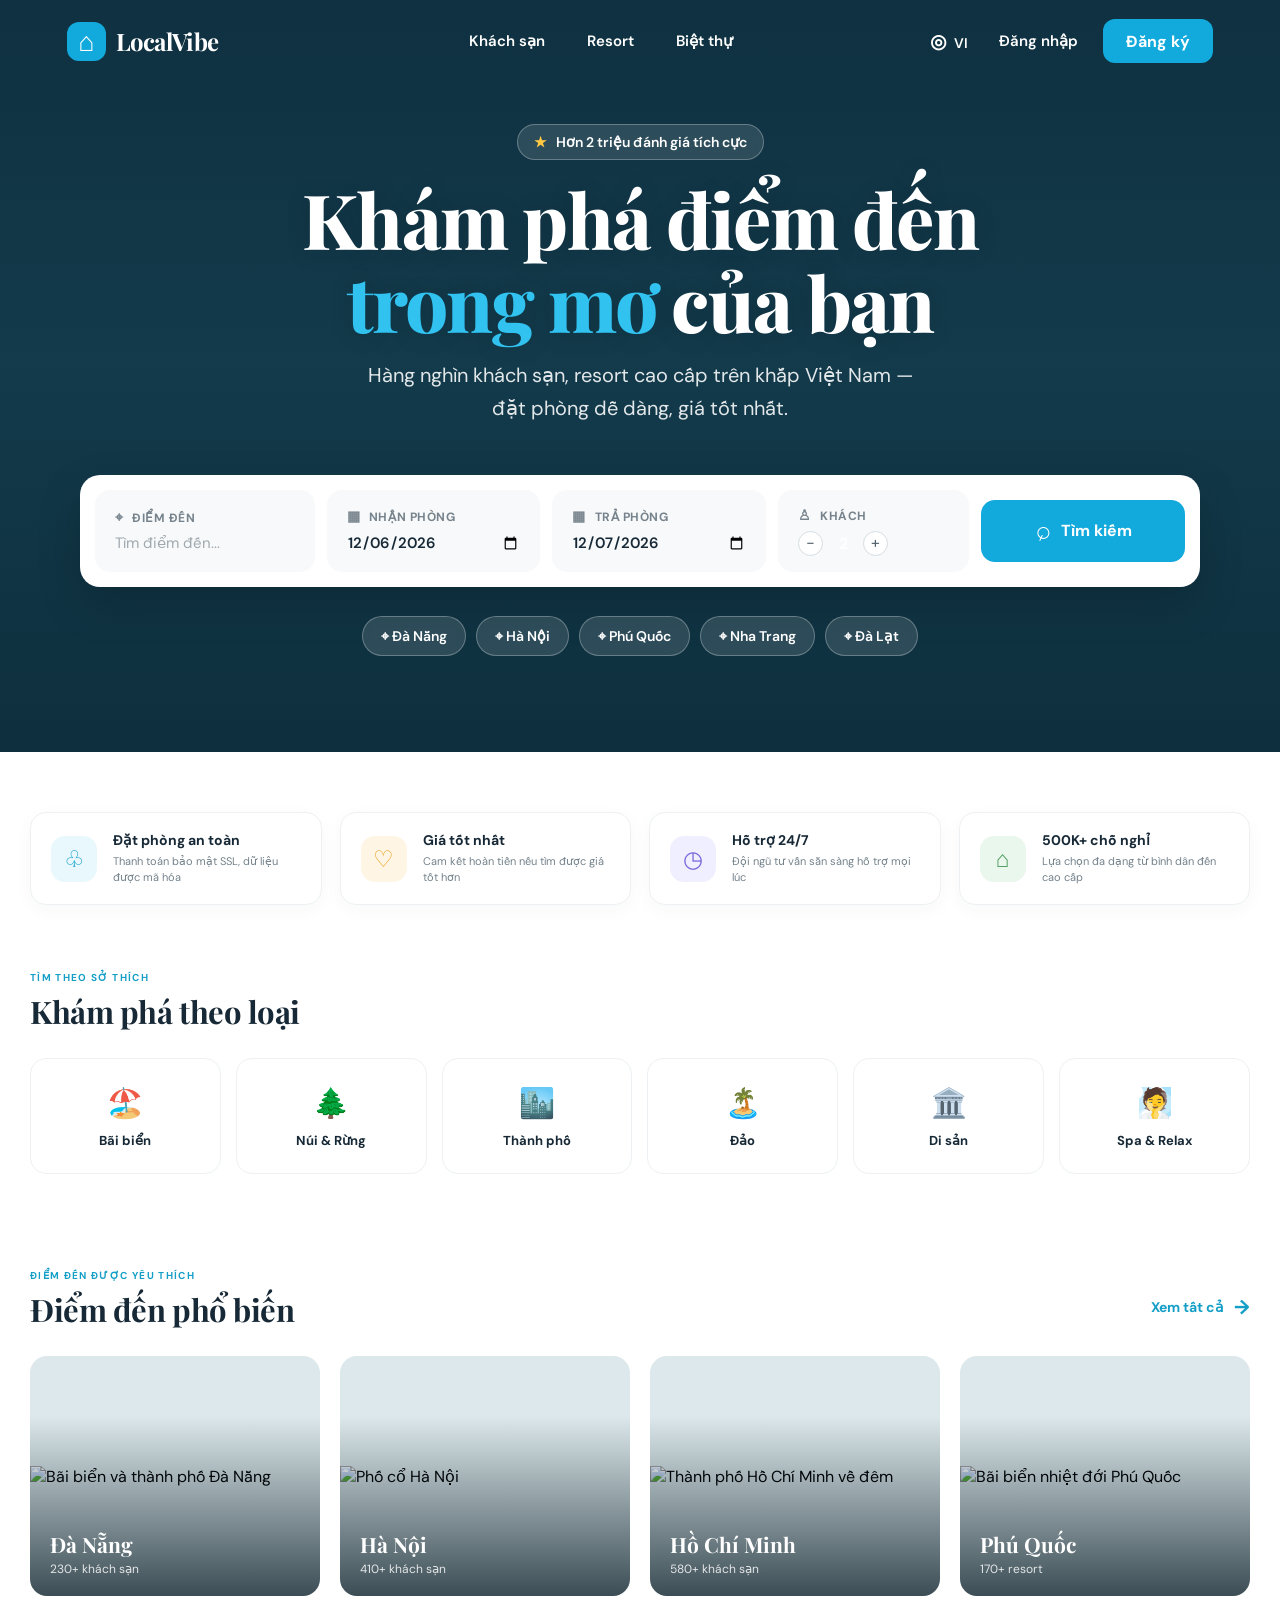
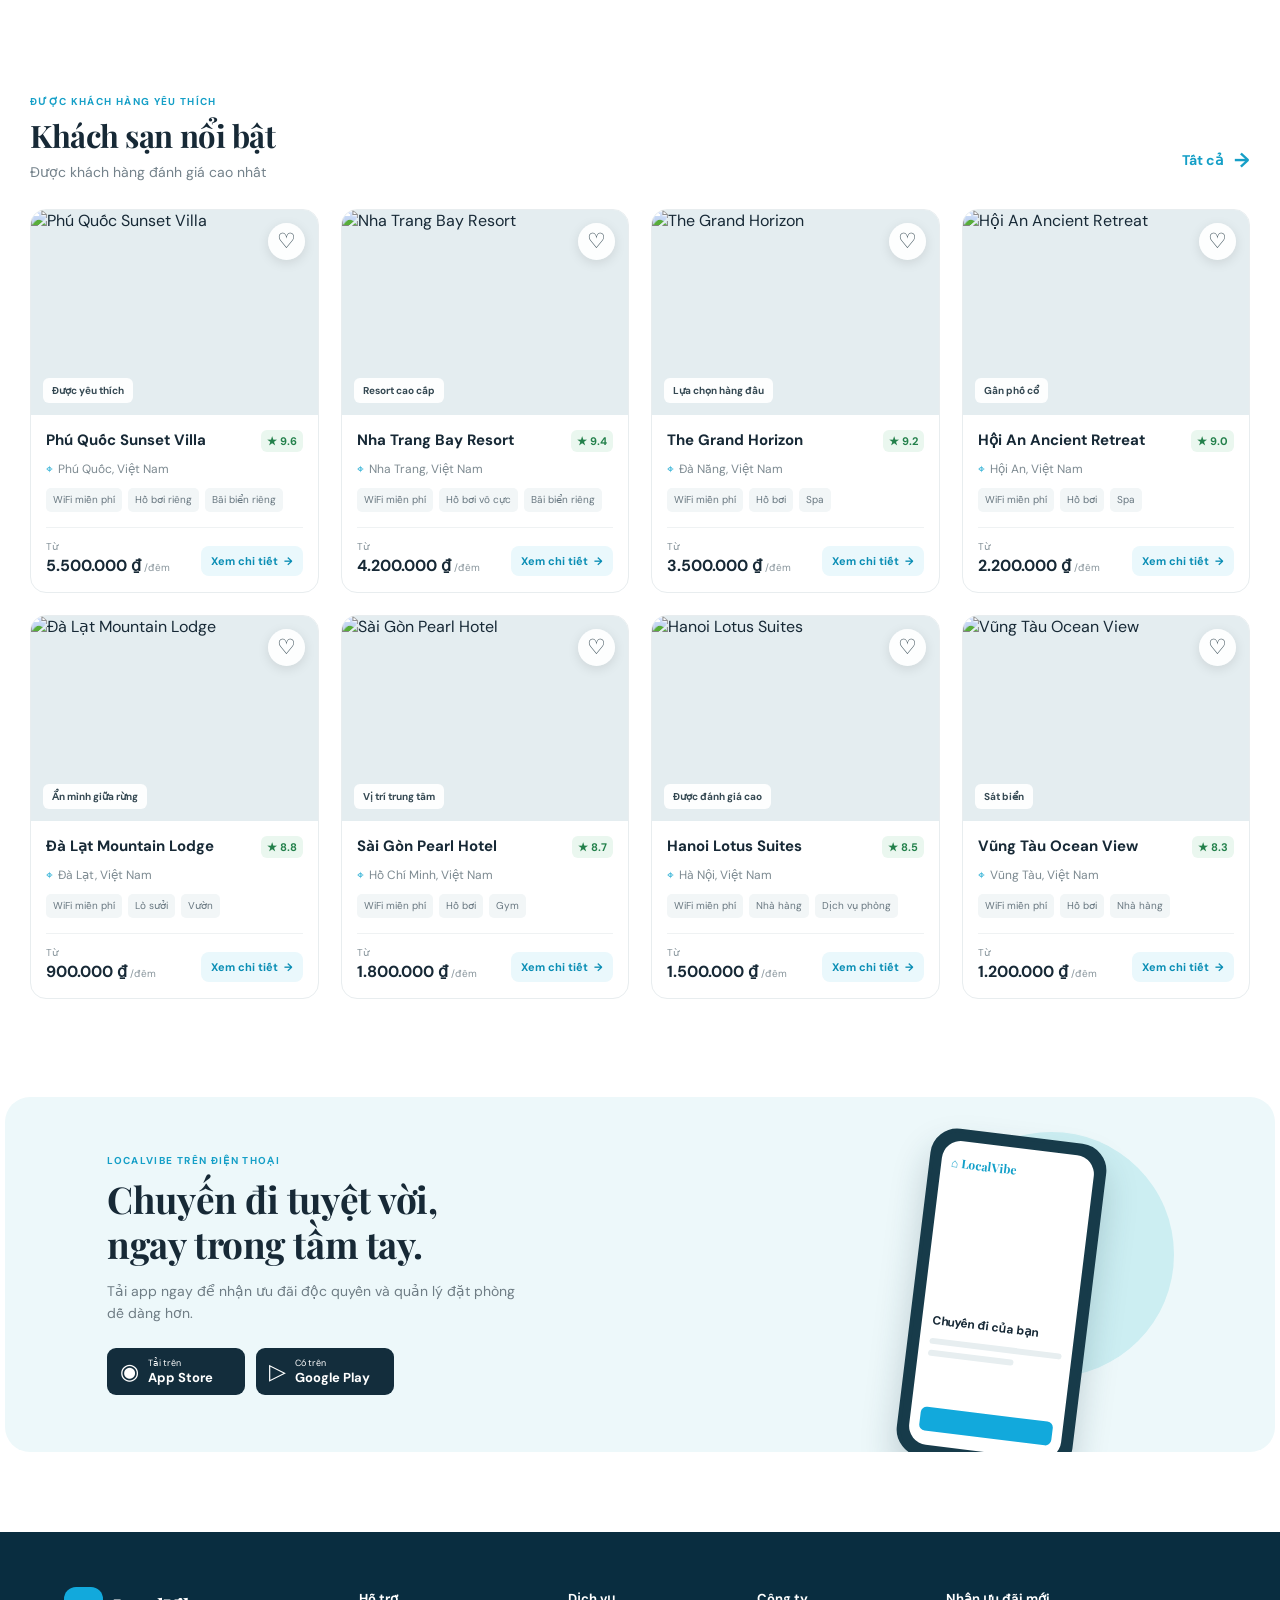
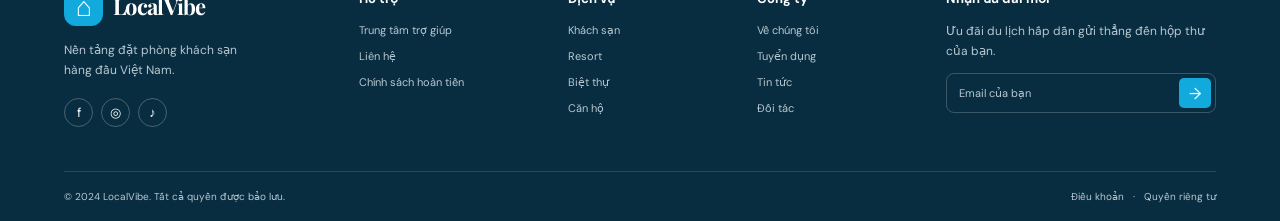
==== index.html @ 608eeda5 "Add LocalVibe hotel booking website Co-authored-by: Copilot <223556219+Copilot@users.noreply.github." ====
<!DOCTYPE html>
<html lang="vi">
  <head>
    <meta charset="UTF-8" />
    <meta name="viewport" content="width=device-width, initial-scale=1.0" />
    <meta
      name="description"
      content="Tìm và đặt khách sạn, resort tuyệt đẹp trên khắp Việt Nam cùng LocalVibe."
    />
    <meta name="theme-color" content="#062f48" />
    <title>LocalVibe — Đặt phòng khách sạn</title>
    <link rel="preconnect" href="https://fonts.googleapis.com" />
    <link rel="preconnect" href="https://fonts.gstatic.com" crossorigin />
    <link
      href="https://fonts.googleapis.com/css2?family=DM+Sans:wght@400;500;600;700&family=Playfair+Display:wght@600;700;800&display=swap"
      rel="stylesheet"
    />
    <link rel="stylesheet" href="styles.css" />
    <script src="script.js" defer></script>
  </head>
  <body>
    <header class="site-header" id="top">
      <a class="brand" href="#top" aria-label="LocalVibe — trang chủ">
        <span class="brand-mark" aria-hidden="true">⌂</span>
        <span>LocalVibe</span>
      </a>

      <nav class="main-nav" aria-label="Điều hướng chính">
        <a href="#hotels" data-kind="Khách sạn">Khách sạn</a>
        <a href="#hotels" data-kind="Resort">Resort</a>
        <a href="#hotels" data-kind="Biệt thự">Biệt thự</a>
      </nav>

      <div class="header-actions">
        <button class="language-button" type="button" aria-label="Đổi ngôn ngữ">◎ <span>VI</span></button>
        <button class="text-button" type="button" data-auth="login">Đăng nhập</button>
        <button class="button button-small" type="button" data-auth="register">Đăng ký</button>
        <button class="menu-toggle" type="button" aria-label="Mở menu" aria-expanded="false">
          <span></span><span></span><span></span>
        </button>
      </div>
    </header>

    <main>
      <section class="hero" aria-labelledby="hero-title">
        <div class="hero-shade"></div>
        <div class="hero-content">
          <div class="social-proof"><span aria-hidden="true">★</span> Hơn 2 triệu đánh giá tích cực</div>
          <h1 id="hero-title">Khám phá điểm đến<br /><span>trong mơ</span> của bạn</h1>
          <p class="hero-copy">
            Hàng nghìn khách sạn, resort cao cấp trên khắp Việt Nam —<br class="desktop-break" />
            đặt phòng dễ dàng, giá tốt nhất.
          </p>

          <form class="search-panel" id="search-form">
            <label class="search-field destination-field">
              <span class="field-label"><span aria-hidden="true">⌖</span> Điểm đến</span>
              <input id="destination" name="destination" type="search" placeholder="Tìm điểm đến..." autocomplete="off" />
              <span class="suggestions" id="destination-suggestions" role="listbox"></span>
            </label>
            <label class="search-field">
              <span class="field-label"><span aria-hidden="true">▦</span> Nhận phòng</span>
              <input id="check-in" name="checkin" type="date" />
            </label>
            <label class="search-field">
              <span class="field-label"><span aria-hidden="true">▦</span> Trả phòng</span>
              <input id="check-out" name="checkout" type="date" />
            </label>
            <div class="search-field guest-field">
              <span class="field-label"><span aria-hidden="true">♙</span> Khách</span>
              <div class="guest-control">
                <button type="button" id="guest-minus" aria-label="Giảm số khách">−</button>
                <output id="guest-count" aria-live="polite">2</output>
                <button type="button" id="guest-plus" aria-label="Tăng số khách">+</button>
              </div>
            </div>
            <button class="button search-button" type="submit"><span aria-hidden="true">⌕</span> Tìm kiếm</button>
          </form>

          <div class="quick-destinations" aria-label="Điểm đến gợi ý">
            <button type="button" data-destination="Đà Nẵng">⌖ Đà Nẵng</button>
            <button type="button" data-destination="Hà Nội">⌖ Hà Nội</button>
            <button type="button" data-destination="Phú Quốc">⌖ Phú Quốc</button>
            <button type="button" data-destination="Nha Trang">⌖ Nha Trang</button>
            <button type="button" data-destination="Đà Lạt">⌖ Đà Lạt</button>
          </div>
        </div>
      </section>

      <section class="trust-strip" aria-label="Lý do chọn LocalVibe">
        <article class="trust-item">
          <span class="trust-icon">♧</span>
          <div><h2>Đặt phòng an toàn</h2><p>Thanh toán bảo mật SSL, dữ liệu được mã hóa</p></div>
        </article>
        <article class="trust-item">
          <span class="trust-icon">♡</span>
          <div><h2>Giá tốt nhất</h2><p>Cam kết hoàn tiền nếu tìm được giá tốt hơn</p></div>
        </article>
        <article class="trust-item">
          <span class="trust-icon">◷</span>
          <div><h2>Hỗ trợ 24/7</h2><p>Đội ngũ tư vấn sẵn sàng hỗ trợ mọi lúc</p></div>
        </article>
        <article class="trust-item">
          <span class="trust-icon">⌂</span>
          <div><h2>500K+ chỗ nghỉ</h2><p>Lựa chọn đa dạng từ bình dân đến cao cấp</p></div>
        </article>
      </section>

      <section class="section category-section" aria-labelledby="category-title">
        <div class="section-heading">
          <div>
            <span class="eyebrow">TÌM THEO SỞ THÍCH</span>
            <h2 id="category-title">Khám phá theo loại</h2>
          </div>
        </div>
        <div class="category-grid">
          <button class="category-card" type="button" data-category="Bãi biển"><span>🏖️</span><strong>Bãi biển</strong></button>
          <button class="category-card" type="button" data-category="Núi & Rừng"><span>🌲</span><strong>Núi &amp; Rừng</strong></button>
          <button class="category-card" type="button" data-category="Thành phố"><span>🏙️</span><strong>Thành phố</strong></button>
          <button class="category-card" type="button" data-category="Đảo"><span>🏝️</span><strong>Đảo</strong></button>
          <button class="category-card" type="button" data-category="Di sản"><span>🏛️</span><strong>Di sản</strong></button>
          <button class="category-card" type="button" data-category="Spa & Relax"><span>🧖</span><strong>Spa &amp; Relax</strong></button>
        </div>
      </section>

      <section class="section destinations-section" aria-labelledby="destinations-title">
        <div class="section-heading">
          <div><span class="eyebrow">ĐIỂM ĐẾN ĐƯỢC YÊU THÍCH</span><h2 id="destinations-title">Điểm đến phổ biến</h2></div>
          <a class="link-arrow" href="#hotels">Xem tất cả <span aria-hidden="true">→</span></a>
        </div>
        <div class="destination-grid">
          <button class="destination-card" type="button" data-destination="Đà Nẵng">
            <img src="https://images.unsplash.com/photo-1559592413-7cec4d0cae2b?auto=format&amp;fit=crop&amp;w=800&amp;q=85" alt="Bãi biển và thành phố Đà Nẵng" />
            <span class="destination-overlay"><strong>Đà Nẵng</strong><small>230+ khách sạn</small></span>
          </button>
          <button class="destination-card" type="button" data-destination="Hà Nội">
            <img src="https://images.unsplash.com/photo-1509030450996-dd1a26dda07a?auto=format&amp;fit=crop&amp;w=800&amp;q=85" alt="Phố cổ Hà Nội" />
            <span class="destination-overlay"><strong>Hà Nội</strong><small>410+ khách sạn</small></span>
          </button>
          <button class="destination-card" type="button" data-destination="Hồ Chí Minh">
            <img src="https://images.unsplash.com/photo-1583417319070-4a69db38a482?auto=format&amp;fit=crop&amp;w=800&amp;q=85" alt="Thành phố Hồ Chí Minh về đêm" />
            <span class="destination-overlay"><strong>Hồ Chí Minh</strong><small>580+ khách sạn</small></span>
          </button>
          <button class="destination-card" type="button" data-destination="Phú Quốc">
            <img src="https://images.unsplash.com/photo-1510414842594-a61c69b5ae57?auto=format&amp;fit=crop&amp;w=800&amp;q=85" alt="Bãi biển nhiệt đới Phú Quốc" />
            <span class="destination-overlay"><strong>Phú Quốc</strong><small>170+ resort</small></span>
          </button>
        </div>
      </section>

      <section class="section hotels-section" id="hotels" aria-labelledby="hotels-title">
        <div class="section-heading">
          <div><span class="eyebrow">ĐƯỢC KHÁCH HÀNG YÊU THÍCH</span><h2 id="hotels-title">Khách sạn nổi bật</h2><p class="section-subtitle" id="results-caption">Được khách hàng đánh giá cao nhất</p></div>
          <button class="link-arrow" id="show-all" type="button">Tất cả <span aria-hidden="true">→</span></button>
        </div>
        <div class="hotel-grid" id="hotel-grid" aria-live="polite"></div>
        <p class="empty-state" id="empty-state" hidden>Chưa tìm thấy chỗ nghỉ phù hợp. Hãy thử điểm đến khác nhé.</p>
      </section>

      <section class="app-banner">
        <div class="app-banner-copy">
          <span class="eyebrow">LOCALVIBE TRÊN ĐIỆN THOẠI</span>
          <h2>Chuyến đi tuyệt vời,<br />ngay trong tầm tay.</h2>
          <p>Tải app ngay để nhận ưu đãi độc quyền và quản lý đặt phòng dễ dàng hơn.</p>
          <div class="store-buttons">
            <a href="#hotels" class="store-button"><span aria-hidden="true">◉</span><span><small>Tải trên</small><strong>App Store</strong></span></a>
            <a href="#hotels" class="store-button"><span aria-hidden="true">▷</span><span><small>Có trên</small><strong>Google Play</strong></span></a>
          </div>
        </div>
        <div class="app-art" aria-hidden="true"><div class="phone"><div class="phone-screen"><span class="phone-brand">⌂ LocalVibe</span><div class="phone-image"></div><strong>Chuyến đi của bạn</strong><span class="phone-line"></span><span class="phone-line short"></span><span class="phone-cta"></span></div></div><span class="art-sun"></span></div>
      </section>
    </main>

    <footer class="site-footer">
      <div class="footer-main">
        <div class="footer-brand"><a class="brand" href="#top"><span class="brand-mark">⌂</span><span>LocalVibe</span></a><p>Nền tảng đặt phòng khách sạn<br />hàng đầu Việt Nam.</p><div class="social-links"><a href="#top" aria-label="Facebook">f</a><a href="#top" aria-label="Instagram">◎</a><a href="#top" aria-label="TikTok">♪</a></div></div>
        <div class="footer-column"><h2>Hỗ trợ</h2><a href="#top">Trung tâm trợ giúp</a><a href="#top">Liên hệ</a><a href="#top">Chính sách hoàn tiền</a></div>
        <div class="footer-column"><h2>Dịch vụ</h2><a href="#hotels">Khách sạn</a><a href="#hotels">Resort</a><a href="#hotels">Biệt thự</a><a href="#hotels">Căn hộ</a></div>
        <div class="footer-column"><h2>Công ty</h2><a href="#top">Về chúng tôi</a><a href="#top">Tuyển dụng</a><a href="#top">Tin tức</a><a href="#top">Đối tác</a></div>
        <div class="footer-newsletter"><h2>Nhận ưu đãi mới</h2><p>Ưu đãi du lịch hấp dẫn gửi thẳng đến hộp thư của bạn.</p><form id="newsletter-form"><label class="visually-hidden" for="newsletter-email">Địa chỉ email</label><input id="newsletter-email" type="email" placeholder="Email của bạn" required /><button type="submit" aria-label="Đăng ký nhận tin">→</button></form></div>
      </div>
      <div class="footer-bottom"><span>© 2024 LocalVibe. Tất cả quyền được bảo lưu.</span><span>Điều khoản &nbsp; · &nbsp; Quyền riêng tư</span></div>
    </footer>

    <dialog class="detail-dialog" id="detail-dialog" aria-labelledby="dialog-title">
      <button class="dialog-close" type="button" aria-label="Đóng">×</button>
      <div id="dialog-content"></div>
    </dialog>

    <dialog class="auth-dialog" id="auth-dialog">
      <button class="dialog-close" type="button" aria-label="Đóng">×</button>
      <div class="auth-icon">⌂</div>
      <span class="eyebrow">CHÀO MỪNG ĐẾN VỚI LOCALVIBE</span>
      <h2 id="auth-title">Đăng nhập</h2>
      <p>Lưu lại những chuyến đi bạn yêu thích.</p>
      <form id="auth-form"><label for="auth-email">Email</label><input id="auth-email" type="email" placeholder="ban@email.com" required /><label for="auth-password">Mật khẩu</label><input id="auth-password" type="password" placeholder="Tối thiểu 8 ký tự" minlength="8" required /><button class="button auth-submit" type="submit">Đăng nhập</button></form>
      <button class="auth-switch" id="auth-switch" type="button">Chưa có tài khoản? <strong>Đăng ký</strong></button>
    </dialog>
    <div class="toast" id="toast" role="status" aria-live="polite"></div>
  </body>
</html>
---- styles.css ----
:root {
  color-scheme: light;
  --ink: #172936;
  --muted: #74828b;
  --blue: #12a9dc;
  --deep-blue: #062f48;
  --pale: #f5f8fa;
  --line: #e7edf0;
  --serif: "Playfair Display", Georgia, serif;
  --sans: "DM Sans", Arial, sans-serif;
}

* { box-sizing: border-box; }
html { scroll-behavior: smooth; scroll-padding-top: 85px; }
body { margin: 0; color: var(--ink); background: #fff; font-family: var(--sans); -webkit-font-smoothing: antialiased; }
button, input { font: inherit; }
button, a { -webkit-tap-highlight-color: transparent; }
button { cursor: pointer; }
a { color: inherit; text-decoration: none; }
.site-header { position: absolute; z-index: 4; top: 0; left: 0; display: flex; width: 100%; height: 82px; align-items: center; justify-content: space-between; padding: 0 5.2%; color: #fff; }
.brand { display: inline-flex; align-items: center; gap: 10px; font-family: var(--serif); font-size: 24px; font-weight: 700; letter-spacing: -.7px; }
.brand-mark { display: grid; width: 39px; height: 39px; place-items: center; border-radius: 12px; background: var(--blue); color: #fff; font-family: var(--sans); font-size: 27px; font-weight: 600; line-height: 1; }
.main-nav { display: flex; align-items: center; gap: 42px; margin-left: 60px; }
.main-nav a, .text-button, .language-button { border: 0; background: transparent; color: inherit; font-size: 15px; font-weight: 600; transition: color .2s ease; }
.main-nav a:hover, .text-button:hover, .language-button:hover { color: #77dcff; }
.header-actions { display: flex; align-items: center; gap: 25px; }
.language-button { font-size: 19px; }.language-button span { margin-left: 2px; font-size: 14px; }
.text-button { padding: 10px 0; }
.button { display: inline-flex; align-items: center; justify-content: center; gap: 10px; border: 0; border-radius: 12px; background: var(--blue); color: white; font-weight: 700; transition: background .2s, transform .2s; }
.button:hover { transform: translateY(-2px); background: #078fbe; }
.button-small { min-height: 44px; padding: 0 23px; }
.menu-toggle { display: none; width: 42px; height: 40px; padding: 10px; border: 0; background: transparent; }
.menu-toggle span { display: block; width: 22px; height: 2px; margin: 4px 0; border-radius: 4px; background: #fff; }

.hero { position: relative; display: flex; min-height: 752px; align-items: center; justify-content: center; overflow: visible; background: #184354 url("https://images.unsplash.com/photo-1510414842594-a61c69b5ae57?auto=format&fit=crop&w=2200&q=90") center 48% / cover no-repeat; color: #fff; }
.hero-shade { position: absolute; inset: 0; background: linear-gradient(180deg, rgba(5, 28, 43, .47) 0%, rgba(3, 32, 48, .24) 48%, rgba(5, 30, 43, .55) 100%); }
.hero-content { position: relative; z-index: 1; width: min(1120px, 92%); margin-top: 28px; text-align: center; }
.social-proof { display: inline-flex; align-items: center; gap: 9px; padding: 8px 16px; border: 1px solid rgba(255,255,255,.28); border-radius: 30px; background: rgba(255,255,255,.12); font-size: 14px; font-weight: 600; backdrop-filter: blur(8px); }
.social-proof span { color: #ffc943; }
.hero h1 { margin: 18px 0 12px; font: 800 clamp(44px, 6vw, 76px)/1.08 var(--serif); letter-spacing: -1.7px; text-shadow: 0 2px 24px rgba(0,0,0,.14); }
.hero h1 span { color: #31c2f0; }
.hero-copy { margin: 16px 0 50px; color: rgba(255,255,255,.88); font-size: 20px; line-height: 1.65; }
.search-panel { position: relative; display: grid; grid-template-columns: 1.08fr 1.05fr 1.05fr .94fr 1fr; align-items: center; gap: 12px; padding: 15px; border-radius: 20px; background: #fff; box-shadow: 0 17px 44px rgba(0,0,0,.17); text-align: left; }
.search-field { position: relative; display: flex; min-width: 0; height: 82px; flex-direction: column; justify-content: center; padding: 10px 20px; border-radius: 15px; background: #f7f9fa; }
.field-label { margin-bottom: 7px; color: #77838c; font-size: 12px; font-weight: 700; letter-spacing: .55px; text-transform: uppercase; }
.field-label span { margin-right: 5px; font-size: 14px; }
.search-field input { width: 100%; min-width: 0; padding: 0; border: 0; outline: 0; background: transparent; color: var(--ink); font-size: 15px; font-weight: 600; }
.search-field input::placeholder { color: #a0a9af; font-weight: 400; }
.search-field input[type="date"] { font-family: var(--sans); }
.guest-control { display: flex; align-items: center; gap: 14px; }
.guest-control button { width: 25px; height: 25px; border: 1px solid #d6dee2; border-radius: 50%; background: #fff; color: #52616a; line-height: 1; }
.guest-control button:hover { border-color: var(--blue); color: var(--blue); }
.guest-control output { min-width: 12px; text-align: center; font-weight: 700; }
.search-button { height: 62px; align-self: center; border-radius: 14px; font-size: 16px; }
.search-button span { font-size: 26px; font-weight: 400; line-height: .6; transform: rotate(-20deg); }
.quick-destinations { display: flex; flex-wrap: wrap; justify-content: center; gap: 10px; margin-top: 29px; }
.quick-destinations button { padding: 10px 18px; border: 1px solid rgba(255,255,255,.28); border-radius: 30px; background: rgba(255,255,255,.13); color: white; font-size: 14px; font-weight: 600; backdrop-filter: blur(6px); transition: background .2s; }
.quick-destinations button:hover { background: rgba(255,255,255,.3); }
.suggestions { position: absolute; z-index: 5; top: calc(100% + 6px); left: 0; display: none; width: 100%; padding: 6px; border: 1px solid var(--line); border-radius: 13px; background: white; box-shadow: 0 12px 30px rgba(12,40,55,.16); }
.suggestions.is-open { display: block; }
.suggestion-option { width: 100%; padding: 10px 12px; border: 0; border-radius: 8px; background: white; color: var(--ink); text-align: left; }
.suggestion-option:hover { background: #eef9fd; }

.trust-strip { display: grid; max-width: 1330px; grid-template-columns: repeat(4, 1fr); gap: 18px; margin: 0 auto; padding: 60px 30px 32px; }
.trust-item { display: flex; min-height: 93px; align-items: center; gap: 16px; padding: 18px 20px; border: 1px solid #eef1f3; border-radius: 16px; background: #fff; box-shadow: 0 5px 18px rgba(22,52,66,.035); }
.trust-icon { display: grid; width: 46px; height: 46px; flex: 0 0 46px; place-items: center; border-radius: 14px; background: #e9f8fd; color: #139fca; font-size: 23px; }
.trust-item:nth-child(2) .trust-icon { background: #fff5e4; color: #e9a326; }.trust-item:nth-child(3) .trust-icon { background: #f0efff; color: #7669d8; }.trust-item:nth-child(4) .trust-icon { background: #eaf7ed; color: #4a9b5b; }
.trust-item h2 { margin: 0 0 5px; font-size: 14px; }.trust-item p { margin: 0; color: var(--muted); font-size: 11px; line-height: 1.45; }
.section { max-width: 1330px; margin: 0 auto; padding: 65px 30px; }
.section-heading { display: flex; align-items: end; justify-content: space-between; margin-bottom: 28px; }
.eyebrow { display: block; margin-bottom: 9px; color: #159fc7; font-size: 10px; font-weight: 700; letter-spacing: 1.35px; }
.section-heading h2, .app-banner h2 { margin: 0; font: 700 31px/1.2 var(--serif); letter-spacing: -.45px; }
.section-subtitle { margin: 8px 0 0; color: var(--muted); font-size: 14px; }
.link-arrow { display: inline-flex; align-items: center; gap: 10px; padding: 8px 0; border: 0; background: transparent; color: #159fc7; font-size: 14px; font-weight: 700; }
.link-arrow span { font-size: 20px; transition: transform .2s; }.link-arrow:hover span { transform: translateX(4px); }
.category-section { padding-top: 34px; padding-bottom: 54px; }
.category-grid { display: grid; grid-template-columns: repeat(6, 1fr); gap: 15px; }
.category-card { display: flex; min-height: 116px; flex-direction: column; align-items: center; justify-content: center; gap: 10px; border: 1px solid #edf1f3; border-radius: 16px; background: white; color: var(--ink); transition: transform .2s, border-color .2s, box-shadow .2s; }
.category-card:hover, .category-card.active { transform: translateY(-3px); border-color: #9cdeef; box-shadow: 0 8px 22px rgba(29,154,190,.1); }
.category-card > span { font-size: 29px; }.category-card strong { font-size: 13px; }
.destinations-section { padding-top: 41px; padding-bottom: 69px; }
.destination-grid { display: grid; grid-template-columns: repeat(4, 1fr); gap: 20px; }
.destination-card { position: relative; height: 240px; overflow: hidden; padding: 0; border: 0; border-radius: 17px; background: #dce8eb; text-align: left; }
.destination-card::after { position: absolute; inset: 25% 0 0; background: linear-gradient(transparent, rgba(3,22,32,.74)); content: ""; }
.destination-card img { width: 100%; height: 100%; object-fit: cover; transition: transform .5s ease; }.destination-card:hover img { transform: scale(1.055); }
.destination-overlay { position: absolute; z-index: 1; right: 20px; bottom: 19px; left: 20px; display: flex; flex-direction: column; gap: 3px; color: #fff; }
.destination-overlay strong { font: 700 21px var(--serif); }.destination-overlay small { font-size: 12px; color: rgba(255,255,255,.84); }
.hotels-section { padding-top: 30px; padding-bottom: 88px; }
.hotel-grid { display: grid; grid-template-columns: repeat(4, 1fr); gap: 22px; }
.hotel-card { overflow: hidden; border: 1px solid #e8edef; border-radius: 16px; background: white; transition: box-shadow .2s, transform .2s; }
.hotel-card:hover { transform: translateY(-4px); box-shadow: 0 13px 35px rgba(20,54,70,.12); }
.hotel-image-wrap { position: relative; height: 205px; overflow: hidden; background: #e4edf0; cursor: pointer; }
.hotel-image { width: 100%; height: 100%; object-fit: cover; transition: transform .5s; }.hotel-card:hover .hotel-image { transform: scale(1.04); }
.favorite-button { position: absolute; top: 13px; right: 13px; display: grid; width: 37px; height: 37px; place-items: center; border: 0; border-radius: 50%; background: rgba(255,255,255,.94); color: #344852; font-size: 21px; box-shadow: 0 3px 12px rgba(0,0,0,.1); }
.favorite-button.is-favorite { color: #e34f65; }.favorite-button.is-favorite::first-letter { color: #e34f65; }
.hotel-badge { position: absolute; bottom: 12px; left: 12px; padding: 6px 9px; border-radius: 6px; background: rgba(255,255,255,.94); color: #344852; font-size: 10px; font-weight: 700; }
.hotel-info { padding: 15px 15px 16px; }
.hotel-title-row { display: flex; align-items: flex-start; justify-content: space-between; gap: 7px; }
.hotel-title-row h3 { margin: 0; font-size: 15px; line-height: 1.4; }
.rating { flex: 0 0 auto; padding: 4px 6px; border-radius: 6px; background: #eaf7ef; color: #23804b; font-size: 11px; font-weight: 700; }
.hotel-location { display: flex; align-items: center; gap: 5px; margin: 9px 0 11px; color: #7d8a91; font-size: 12px; }.hotel-location span { color: #18a8d1; }
.amenities { display: flex; flex-wrap: wrap; gap: 6px; min-height: 24px; }
.amenities span { padding: 5px 7px; border-radius: 5px; background: #f2f6f7; color: #687780; font-size: 10px; }
.hotel-bottom { display: flex; align-items: end; justify-content: space-between; gap: 8px; margin-top: 15px; padding-top: 12px; border-top: 1px solid #eff2f3; }
.price-caption { display: block; margin-bottom: 2px; color: #87949b; font-size: 10px; }.hotel-price { font-size: 16px; font-weight: 700; white-space: nowrap; }.hotel-price small { color: #87949b; font-size: 10px; font-weight: 400; }
.details-button { padding: 8px 10px; border: 0; border-radius: 8px; background: #eaf8fc; color: #098db4; font-size: 11px; font-weight: 700; white-space: nowrap; }.details-button:hover { background: #d7f2fa; }
.empty-state { padding: 30px; border: 1px dashed #c9d8de; border-radius: 12px; color: var(--muted); text-align: center; }
.app-banner { position: relative; display: flex; max-width: 1270px; min-height: 355px; align-items: center; justify-content: space-between; overflow: hidden; margin: 10px auto 80px; padding: 55px 8%; border-radius: 25px; background: #edf8fa; }
.app-banner-copy { position: relative; z-index: 1; max-width: 530px; }.app-banner h2 { font-size: 37px; line-height: 1.22; }.app-banner-copy > p { max-width: 420px; margin: 14px 0 23px; color: #6f7d85; font-size: 14px; line-height: 1.6; }
.store-buttons { display: flex; gap: 11px; }.store-button { display: inline-flex; min-width: 138px; align-items: center; gap: 9px; padding: 9px 13px; border-radius: 9px; background: #132d3c; color: white; }.store-button > span:first-child { font-size: 22px; }.store-button small, .store-button strong { display: block; }.store-button small { font-size: 9px; }.store-button strong { font-size: 13px; }
.app-art { position: absolute; top: 0; right: 7%; width: 410px; height: 100%; }.art-sun { position: absolute; top: 35px; right: 12px; width: 245px; height: 245px; border-radius: 50%; background: #cceef2; }
.phone { position: absolute; z-index: 1; top: 38px; right: 96px; width: 177px; height: 330px; padding: 8px; border: 4px solid #173b4a; border-radius: 27px; background: #173b4a; box-shadow: 0 20px 35px rgba(23,59,74,.22); transform: rotate(7deg); }
.phone-screen { display: flex; height: 100%; flex-direction: column; overflow: hidden; padding: 14px 10px; border-radius: 19px; background: white; }.phone-brand { color: #129fc9; font: 700 12px var(--serif); }.phone-image { height: 115px; flex: 0 0 auto; margin: 13px -10px 14px; background: url("https://images.unsplash.com/photo-1571896349842-33c89424de2d?auto=format&fit=crop&w=500&q=80") center / cover; }.phone-screen > strong { font-size: 12px; }.phone-line { height: 6px; margin-top: 10px; border-radius: 5px; background: #e7eef0; }.phone-line.short { width: 65%; margin-top: 6px; }.phone-cta { height: 24px; margin-top: auto; border-radius: 6px; background: var(--blue); }
.site-footer { padding: 55px max(5%, calc((100% - 1270px)/2)) 0; background: #092d40; color: white; }
.footer-main { display: grid; grid-template-columns: 1.35fr .9fr .8fr .8fr 1.4fr; gap: 35px; padding-bottom: 44px; }
.footer-brand .brand { font-size: 22px; }.footer-brand p, .footer-newsletter p { margin: 14px 0; color: #b7c8d1; font-size: 12px; line-height: 1.7; }
.social-links { display: flex; gap: 8px; margin-top: 18px; }.social-links a { display: grid; width: 29px; height: 29px; place-items: center; border: 1px solid rgba(255,255,255,.25); border-radius: 50%; color: white; font-size: 13px; }
.footer-column, .footer-newsletter { display: flex; flex-direction: column; align-items: flex-start; gap: 12px; }.footer-column h2, .footer-newsletter h2 { margin: 3px 0 4px; font-size: 13px; }.footer-column a { color: #b7c8d1; font-size: 11px; }.footer-column a:hover { color: white; }
.footer-newsletter p { margin: -2px 0 0; }.footer-newsletter form { display: flex; width: 100%; height: 40px; padding: 4px; border: 1px solid rgba(255,255,255,.2); border-radius: 8px; }.footer-newsletter input { width: 100%; min-width: 0; padding: 0 8px; border: 0; outline: 0; background: transparent; color: white; font-size: 11px; }.footer-newsletter input::placeholder { color: #b7c8d1; }.footer-newsletter button { width: 32px; flex: 0 0 32px; border: 0; border-radius: 5px; background: var(--blue); color: white; }
.footer-bottom { display: flex; justify-content: space-between; padding: 18px 0; border-top: 1px solid rgba(255,255,255,.13); color: #b7c8d1; font-size: 10px; }
.detail-dialog, .auth-dialog { position: fixed; width: min(540px, calc(100% - 32px)); max-height: min(88vh, 760px); overflow: auto; padding: 0; border: 0; border-radius: 20px; background: white; color: var(--ink); box-shadow: 0 25px 90px rgba(1,24,36,.28); }
.detail-dialog::backdrop, .auth-dialog::backdrop { background: rgba(4,24,35,.58); backdrop-filter: blur(3px); }
.dialog-close { position: absolute; z-index: 2; top: 13px; right: 13px; display: grid; width: 35px; height: 35px; place-items: center; border: 0; border-radius: 50%; background: rgba(255,255,255,.95); color: #30434d; font-size: 24px; }.dialog-image { display: block; width: 100%; height: 250px; object-fit: cover; }.dialog-body { padding: 24px; }.dialog-body h2 { margin: 0 0 8px; font: 700 27px var(--serif); }.dialog-body p { color: var(--muted); line-height: 1.6; }.dialog-meta { display: flex; justify-content: space-between; margin: 16px 0; }.dialog-price { color: #078eb4; font-weight: 700; }.dialog-book { width: 100%; height: 48px; margin-top: 12px; }
.auth-dialog { width: min(430px, calc(100% - 32px)); padding: 35px; text-align: center; }.auth-dialog .dialog-close { top: 11px; right: 11px; }.auth-icon { display: grid; width: 52px; height: 52px; place-items: center; margin: 0 auto 18px; border-radius: 16px; background: #e7f8fc; color: #119ec7; font-size: 30px; }.auth-dialog h2 { margin: 0; font: 700 29px var(--serif); }.auth-dialog > p { margin: 8px 0 21px; color: var(--muted); font-size: 13px; }.auth-dialog form { display: flex; flex-direction: column; gap: 9px; text-align: left; }.auth-dialog form label { margin-top: 4px; font-size: 12px; font-weight: 700; }.auth-dialog form input { height: 45px; padding: 0 12px; border: 1px solid #dfe7ea; border-radius: 8px; outline: 0; }.auth-dialog form input:focus { border-color: var(--blue); }.auth-submit { height: 46px; margin-top: 10px; }.auth-switch { margin-top: 19px; border: 0; background: transparent; color: var(--muted); font-size: 12px; }.auth-switch strong { color: #098db4; }
.toast { position: fixed; z-index: 10; right: 24px; bottom: 24px; max-width: min(390px, calc(100% - 48px)); padding: 13px 18px; border-radius: 10px; background: #123849; color: white; box-shadow: 0 9px 25px rgba(0,0,0,.16); font-size: 13px; opacity: 0; pointer-events: none; transform: translateY(12px); transition: opacity .2s, transform .2s; }.toast.visible { opacity: 1; transform: translateY(0); }
.visually-hidden { position: absolute; width: 1px; height: 1px; overflow: hidden; clip: rect(0,0,0,0); white-space: nowrap; clip-path: inset(50%); }

@media (max-width: 1100px) {
  .site-header { padding: 0 4%; }.main-nav { gap: 24px; margin-left: 0; }.header-actions { gap: 17px; }
  .hero { min-height: 720px; }.hero-content { margin-top: 40px; }.search-panel { grid-template-columns: 1.08fr 1.05fr 1.05fr .94fr 1fr; gap: 8px; padding: 12px; }.search-field { padding-right: 11px; padding-left: 11px; }.search-field input { font-size: 13px; }.search-button { height: 58px; font-size: 14px; }
  .trust-strip { grid-template-columns: repeat(2, 1fr); padding-top: 42px; }.hotel-grid { grid-template-columns: repeat(3, 1fr); }
  .footer-main { grid-template-columns: 1.2fr 1fr 1fr; row-gap: 35px; }.footer-newsletter { grid-column: span 2; }
}
@media (max-width: 720px) {
  html { scroll-padding-top: 70px; }.site-header { height: 70px; padding: 0 20px; }.brand { font-size: 21px; }.brand-mark { width: 35px; height: 35px; }
  .main-nav { position: absolute; top: 62px; right: 16px; left: 16px; display: none; flex-direction: column; align-items: stretch; gap: 0; margin: 0; padding: 8px; border: 1px solid rgba(255,255,255,.18); border-radius: 12px; background: #103c50; box-shadow: 0 10px 24px rgba(0,0,0,.18); }.main-nav.is-open { display: flex; }.main-nav a { padding: 13px; }.header-actions { gap: 13px; }.language-button { font-size: 17px; }.text-button { font-size: 13px; }.header-actions > .button-small { display: none; }.menu-toggle { display: block; }
  .hero { min-height: 850px; align-items: flex-start; background-position: 52% center; }.hero-content { width: calc(100% - 32px); margin-top: 118px; }.social-proof { font-size: 12px; }.hero h1 { margin-top: 20px; font-size: clamp(42px, 10.2vw, 62px); letter-spacing: -1px; }.hero-copy { margin: 13px 0 28px; font-size: 15px; }.desktop-break { display: none; }
  .search-panel { grid-template-columns: 1fr 1fr; gap: 8px; padding: 11px; border-radius: 17px; }.search-field { height: 70px; padding: 9px 11px; }.destination-field { grid-column: span 2; }.guest-field { grid-column: span 1; }.field-label { font-size: 10px; }.search-field input { font-size: 13px; }.search-field input[type="date"] { font-size: 12px; }.search-button { grid-column: span 1; height: 54px; font-size: 14px; }.guest-control { gap: 10px; }.quick-destinations { gap: 7px; margin-top: 20px; }.quick-destinations button { padding: 8px 11px; font-size: 11px; }
  .trust-strip { grid-template-columns: 1fr 1fr; gap: 9px; padding: 25px 16px 10px; }.trust-item { min-height: 90px; gap: 10px; padding: 12px 10px; }.trust-icon { width: 37px; height: 37px; flex-basis: 37px; border-radius: 11px; font-size: 18px; }.trust-item h2 { font-size: 11px; }.trust-item p { font-size: 9px; }
  .section { padding: 44px 18px; }.section-heading { margin-bottom: 21px; }.section-heading h2 { font-size: 26px; }.eyebrow { font-size: 9px; }.section-subtitle { font-size: 12px; }.link-arrow { gap: 5px; font-size: 12px; }
  .category-section { padding-top: 40px; padding-bottom: 30px; }.category-grid { grid-template-columns: repeat(3, 1fr); gap: 9px; }.category-card { min-height: 99px; gap: 7px; border-radius: 13px; }.category-card > span { font-size: 25px; }.category-card strong { font-size: 11px; }
  .destinations-section { padding-top: 40px; padding-bottom: 38px; }.destination-grid { grid-template-columns: repeat(2, 1fr); gap: 10px; }.destination-card { height: 180px; border-radius: 13px; }.destination-overlay { right: 12px; bottom: 13px; left: 12px; }.destination-overlay strong { font-size: 17px; }.destination-overlay small { font-size: 10px; }
  .hotels-section { padding-top: 34px; padding-bottom: 55px; }.hotel-grid { grid-template-columns: repeat(2, minmax(0, 1fr)); gap: 11px; }.hotel-image-wrap { height: 155px; }.hotel-info { padding: 11px 10px 12px; }.hotel-title-row h3 { font-size: 12px; }.rating { padding: 3px 5px; font-size: 9px; }.hotel-location { margin: 7px 0 9px; font-size: 10px; }.amenities { gap: 4px; }.amenities span { padding: 4px 5px; font-size: 8px; }.hotel-bottom { align-items: flex-start; flex-direction: column; margin-top: 11px; padding-top: 9px; }.hotel-price { font-size: 14px; }.details-button { width: 100%; padding: 8px; }
  .app-banner { min-height: 480px; align-items: flex-start; margin: 0 16px 52px; padding: 35px 24px; border-radius: 19px; }.app-banner h2 { font-size: 29px; }.app-banner-copy > p { max-width: 270px; font-size: 12px; }.store-buttons { gap: 7px; }.store-button { min-width: 121px; padding: 8px; }.store-button strong { font-size: 11px; }.app-art { top: auto; right: 0; bottom: 0; width: 100%; height: 250px; }.art-sun { top: 15px; right: 8%; width: 184px; height: 184px; }.phone { top: 21px; right: 22%; width: 135px; height: 250px; padding: 6px; }.phone-screen { padding: 10px 8px; border-radius: 15px; }.phone-image { height: 85px; margin: 10px -8px; }
  .site-footer { padding: 42px 21px 0; }.footer-main { grid-template-columns: 1fr 1fr; gap: 30px 20px; }.footer-brand { grid-column: span 2; }.footer-newsletter { grid-column: span 2; }.footer-bottom { gap: 12px; flex-direction: column; padding: 16px 0; font-size: 9px; }.detail-dialog { width: calc(100% - 24px); }.dialog-image { height: 190px; }.dialog-body { padding: 19px; }.auth-dialog { padding: 30px 23px; }
}
@media (max-width: 380px) {
  .text-button { display: none; }.trust-strip { grid-template-columns: 1fr; }.trust-item { min-height: 72px; }.destination-card { height: 155px; }.hotel-image-wrap { height: 132px; }.hotel-price { font-size: 12px; }
}
@media (prefers-reduced-motion: reduce) {
  *, *::before, *::after { scroll-behavior: auto !important; transition-duration: .01ms !important; animation-duration: .01ms !important; animation-iteration-count: 1 !important; }
}
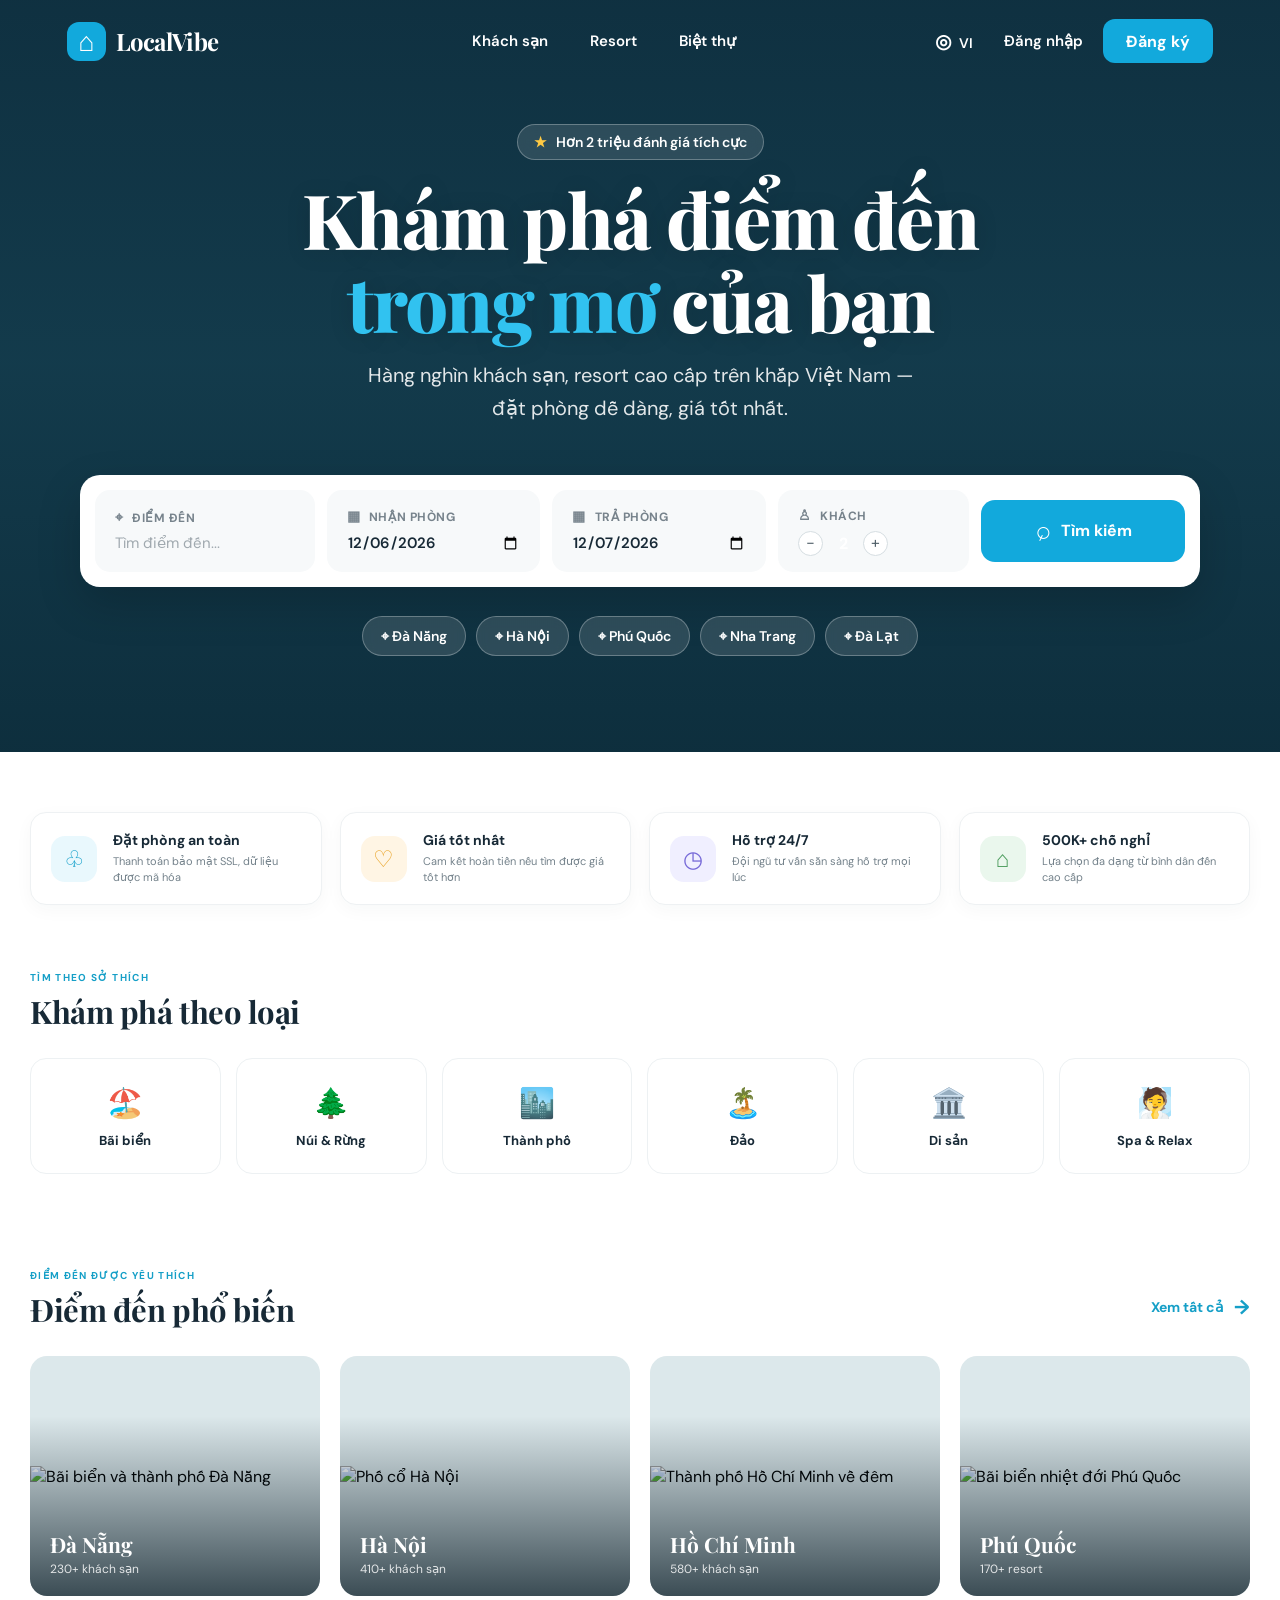
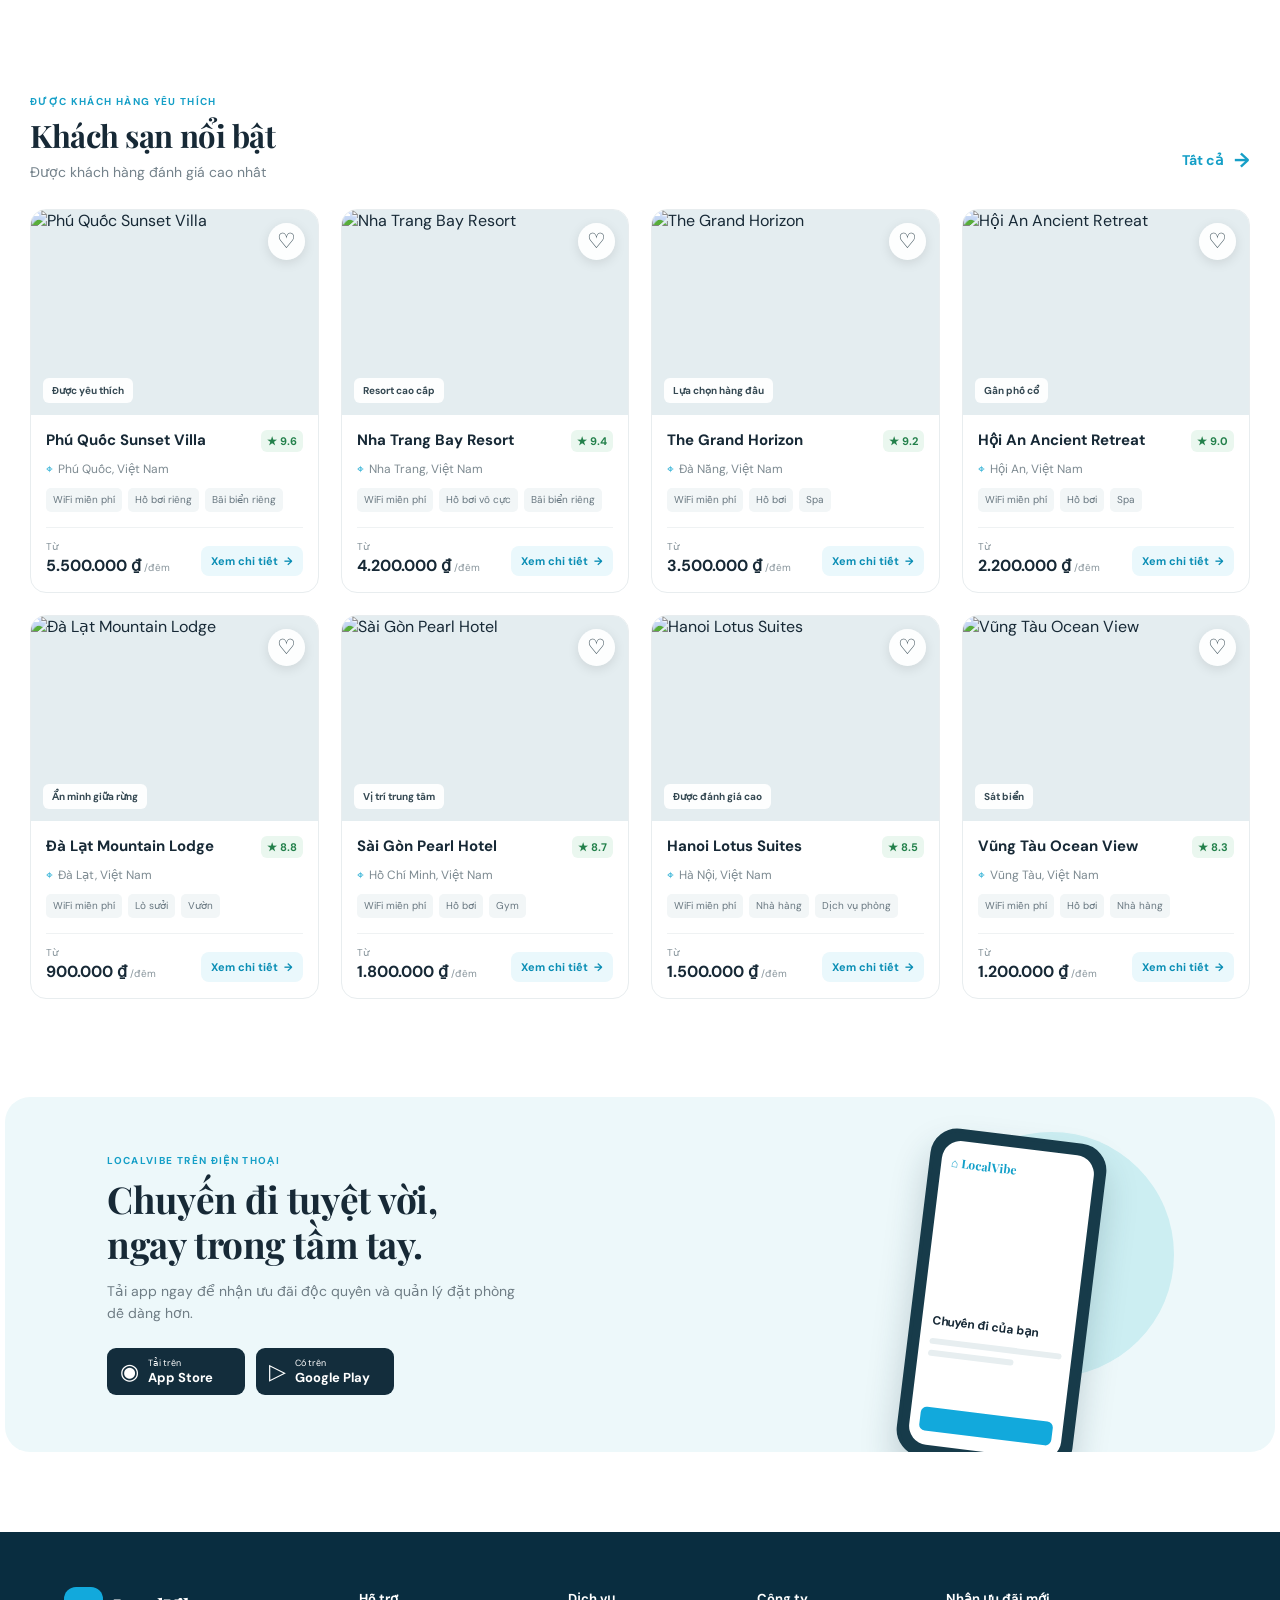
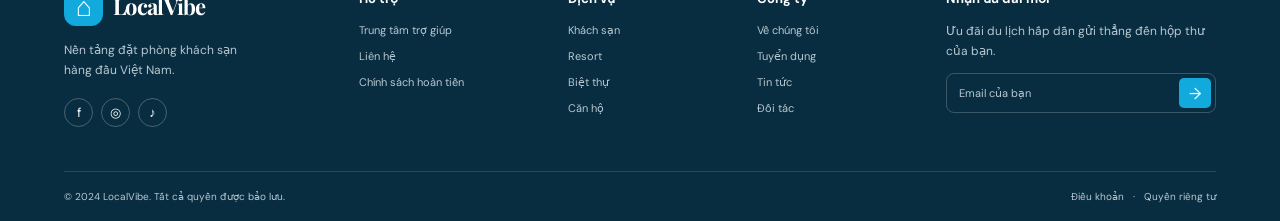
==== commit 3cb83dc2: "Add LocalVibe account and booking flows Co-authored-by: Copilot <223556219+Copilot@users.noreply.git" ====
--- a/index.html
+++ b/index.html
@@ -33,8 +33,10 @@
 
       <div class="header-actions">
         <button class="language-button" type="button" aria-label="Đổi ngôn ngữ">◎ <span>VI</span></button>
-        <button class="text-button" type="button" data-auth="login">Đăng nhập</button>
-        <button class="button button-small" type="button" data-auth="register">Đăng ký</button>
+        <div class="account-actions" id="account-actions">
+          <button class="text-button" type="button" data-auth="login">Đăng nhập</button>
+          <button class="button button-small" type="button" data-auth="register">Đăng ký</button>
+        </div>
         <button class="menu-toggle" type="button" aria-label="Mở menu" aria-expanded="false">
           <span></span><span></span><span></span>
         </button>
@@ -193,8 +195,62 @@
       <span class="eyebrow">CHÀO MỪNG ĐẾN VỚI LOCALVIBE</span>
       <h2 id="auth-title">Đăng nhập</h2>
       <p>Lưu lại những chuyến đi bạn yêu thích.</p>
-      <form id="auth-form"><label for="auth-email">Email</label><input id="auth-email" type="email" placeholder="ban@email.com" required /><label for="auth-password">Mật khẩu</label><input id="auth-password" type="password" placeholder="Tối thiểu 8 ký tự" minlength="8" required /><button class="button auth-submit" type="submit">Đăng nhập</button></form>
+      <form id="auth-form">
+        <label class="auth-register-field" for="auth-name" hidden>Họ và tên</label>
+        <input class="auth-register-field" id="auth-name" type="text" placeholder="Nguyễn Văn An" autocomplete="name" minlength="2" maxlength="80" hidden />
+        <label for="auth-email">Email</label>
+        <input id="auth-email" type="email" placeholder="ban@email.com" autocomplete="email" maxlength="254" required />
+        <label for="auth-password">Mật khẩu</label>
+        <input id="auth-password" type="password" placeholder="Tối thiểu 8 ký tự" autocomplete="current-password" minlength="8" maxlength="128" required />
+        <label class="auth-register-field" for="auth-confirm-password" hidden>Nhập lại mật khẩu</label>
+        <input class="auth-register-field" id="auth-confirm-password" type="password" placeholder="Nhập lại mật khẩu" autocomplete="new-password" minlength="8" maxlength="128" hidden />
+        <p class="form-error" id="auth-error" role="alert" hidden></p>
+        <button class="button auth-submit" type="submit">Đăng nhập</button>
+      </form>
       <button class="auth-switch" id="auth-switch" type="button">Chưa có tài khoản? <strong>Đăng ký</strong></button>
+      <p class="demo-disclaimer">Tài khoản chỉ được lưu trên trình duyệt này. Đây là bản demo, chưa có máy chủ xác thực.</p>
+    </dialog>
+
+    <dialog class="booking-dialog" id="booking-dialog" aria-labelledby="booking-title">
+      <button class="dialog-close" type="button" aria-label="Đóng">×</button>
+      <div class="booking-dialog-body">
+        <span class="eyebrow">HOÀN TẤT ĐẶT PHÒNG</span>
+        <h2 id="booking-title">Thông tin đặt phòng</h2>
+        <div class="booking-hotel-summary" id="booking-hotel-summary"></div>
+        <form id="booking-form">
+          <div class="booking-form-grid">
+            <label>Họ và tên<input id="booking-name" name="name" type="text" autocomplete="name" minlength="2" maxlength="80" required /></label>
+            <label>Số điện thoại<input id="booking-phone" name="phone" type="tel" autocomplete="tel" inputmode="tel" minlength="9" maxlength="20" placeholder="0912 345 678" required /></label>
+            <label>Email nhận xác nhận<input id="booking-email" name="email" type="email" autocomplete="email" maxlength="254" required /></label>
+            <label>Số khách<input id="booking-guests" name="guests" type="number" min="1" max="20" required /></label>
+            <label>Ngày nhận phòng<input id="booking-check-in" name="checkin" type="date" required /></label>
+            <label>Ngày trả phòng<input id="booking-check-out" name="checkout" type="date" required /></label>
+            <label class="booking-payment-field">Hình thức thanh toán
+              <select id="booking-payment" name="payment" required>
+                <option value="Tại chỗ nghỉ">Thanh toán tại chỗ nghỉ</option>
+                <option value="Chuyển khoản khi xác nhận">Chuyển khoản khi xác nhận</option>
+              </select>
+            </label>
+            <label class="booking-note-field">Yêu cầu thêm (không bắt buộc)
+              <textarea id="booking-note" name="note" rows="2" maxlength="300" placeholder="Ví dụ: nhận phòng muộn..."></textarea>
+            </label>
+          </div>
+          <p class="booking-total" id="booking-total"></p>
+          <p class="form-error" id="booking-error" role="alert" hidden></p>
+          <p class="demo-disclaimer">Đây là yêu cầu đặt phòng demo; chưa kết nối với khách sạn hoặc cổng thanh toán.</p>
+          <button class="button booking-submit" type="submit">Xác nhận đặt phòng</button>
+        </form>
+      </div>
+    </dialog>
+
+    <dialog class="orders-dialog" id="orders-dialog" aria-labelledby="orders-title">
+      <button class="dialog-close" type="button" aria-label="Đóng">×</button>
+      <div class="orders-dialog-body">
+        <span class="eyebrow">TÀI KHOẢN CỦA BẠN</span>
+        <h2 id="orders-title">Đơn đặt phòng</h2>
+        <p class="orders-subtitle" id="orders-subtitle"></p>
+        <div class="orders-list" id="orders-list"></div>
+      </div>
     </dialog>
     <div class="toast" id="toast" role="status" aria-live="polite"></div>
   </body>
--- a/styles.css
+++ b/styles.css
@@ -118,10 +118,38 @@
 .footer-column, .footer-newsletter { display: flex; flex-direction: column; align-items: flex-start; gap: 12px; }.footer-column h2, .footer-newsletter h2 { margin: 3px 0 4px; font-size: 13px; }.footer-column a { color: #b7c8d1; font-size: 11px; }.footer-column a:hover { color: white; }
 .footer-newsletter p { margin: -2px 0 0; }.footer-newsletter form { display: flex; width: 100%; height: 40px; padding: 4px; border: 1px solid rgba(255,255,255,.2); border-radius: 8px; }.footer-newsletter input { width: 100%; min-width: 0; padding: 0 8px; border: 0; outline: 0; background: transparent; color: white; font-size: 11px; }.footer-newsletter input::placeholder { color: #b7c8d1; }.footer-newsletter button { width: 32px; flex: 0 0 32px; border: 0; border-radius: 5px; background: var(--blue); color: white; }
 .footer-bottom { display: flex; justify-content: space-between; padding: 18px 0; border-top: 1px solid rgba(255,255,255,.13); color: #b7c8d1; font-size: 10px; }
-.detail-dialog, .auth-dialog { position: fixed; width: min(540px, calc(100% - 32px)); max-height: min(88vh, 760px); overflow: auto; padding: 0; border: 0; border-radius: 20px; background: white; color: var(--ink); box-shadow: 0 25px 90px rgba(1,24,36,.28); }
-.detail-dialog::backdrop, .auth-dialog::backdrop { background: rgba(4,24,35,.58); backdrop-filter: blur(3px); }
+.detail-dialog, .auth-dialog, .booking-dialog, .orders-dialog { position: fixed; width: min(540px, calc(100% - 32px)); max-height: min(88vh, 760px); overflow: auto; padding: 0; border: 0; border-radius: 20px; background: white; color: var(--ink); box-shadow: 0 25px 90px rgba(1,24,36,.28); }
+.detail-dialog::backdrop, .auth-dialog::backdrop, .booking-dialog::backdrop, .orders-dialog::backdrop { background: rgba(4,24,35,.58); backdrop-filter: blur(3px); }
 .dialog-close { position: absolute; z-index: 2; top: 13px; right: 13px; display: grid; width: 35px; height: 35px; place-items: center; border: 0; border-radius: 50%; background: rgba(255,255,255,.95); color: #30434d; font-size: 24px; }.dialog-image { display: block; width: 100%; height: 250px; object-fit: cover; }.dialog-body { padding: 24px; }.dialog-body h2 { margin: 0 0 8px; font: 700 27px var(--serif); }.dialog-body p { color: var(--muted); line-height: 1.6; }.dialog-meta { display: flex; justify-content: space-between; margin: 16px 0; }.dialog-price { color: #078eb4; font-weight: 700; }.dialog-book { width: 100%; height: 48px; margin-top: 12px; }
 .auth-dialog { width: min(430px, calc(100% - 32px)); padding: 35px; text-align: center; }.auth-dialog .dialog-close { top: 11px; right: 11px; }.auth-icon { display: grid; width: 52px; height: 52px; place-items: center; margin: 0 auto 18px; border-radius: 16px; background: #e7f8fc; color: #119ec7; font-size: 30px; }.auth-dialog h2 { margin: 0; font: 700 29px var(--serif); }.auth-dialog > p { margin: 8px 0 21px; color: var(--muted); font-size: 13px; }.auth-dialog form { display: flex; flex-direction: column; gap: 9px; text-align: left; }.auth-dialog form label { margin-top: 4px; font-size: 12px; font-weight: 700; }.auth-dialog form input { height: 45px; padding: 0 12px; border: 1px solid #dfe7ea; border-radius: 8px; outline: 0; }.auth-dialog form input:focus { border-color: var(--blue); }.auth-submit { height: 46px; margin-top: 10px; }.auth-switch { margin-top: 19px; border: 0; background: transparent; color: var(--muted); font-size: 12px; }.auth-switch strong { color: #098db4; }
+.account-actions { display: flex; align-items: center; gap: 20px; }
+.account-actions .account-name { max-width: 140px; overflow: hidden; color: white; font-size: 13px; font-weight: 600; text-overflow: ellipsis; white-space: nowrap; }
+.account-actions .account-link { padding: 8px 0; border: 0; background: transparent; color: white; font-size: 13px; font-weight: 600; }
+.account-actions .account-link:hover { color: #77dcff; }
+.account-actions .logout-button { color: rgba(255,255,255,.8); font-weight: 400; }
+.demo-disclaimer { margin: 14px 0 0 !important; color: #849198 !important; font-size: 10px !important; line-height: 1.5; text-align: center; }
+.form-error { margin: 2px 0 !important; padding: 9px 11px; border-radius: 7px; background: #fff0ef; color: #b1362d !important; font-size: 12px !important; line-height: 1.45; }
+.booking-dialog { width: min(650px, calc(100% - 32px)); }
+.booking-dialog-body, .orders-dialog-body { padding: 30px; }
+.booking-dialog h2, .orders-dialog h2 { margin: 0 0 18px; font: 700 27px var(--serif); }
+.booking-hotel-summary { display: flex; align-items: center; gap: 13px; margin-bottom: 20px; padding: 11px; border: 1px solid var(--line); border-radius: 12px; }
+.booking-hotel-summary img { width: 78px; height: 68px; flex: 0 0 78px; border-radius: 8px; object-fit: cover; }
+.booking-hotel-summary strong, .booking-hotel-summary span { display: block; }.booking-hotel-summary strong { margin-bottom: 5px; font-size: 13px; }.booking-hotel-summary span { color: var(--muted); font-size: 11px; }
+.booking-form-grid { display: grid; grid-template-columns: 1fr 1fr; gap: 13px 12px; }
+.booking-form-grid label { display: flex; min-width: 0; flex-direction: column; gap: 6px; color: #52616a; font-size: 11px; font-weight: 700; }
+.booking-form-grid input, .booking-form-grid select, .booking-form-grid textarea { width: 100%; min-width: 0; min-height: 42px; padding: 9px 10px; border: 1px solid #dfe7ea; border-radius: 8px; outline: 0; background: white; color: var(--ink); font-size: 12px; font-weight: 400; }
+.booking-form-grid textarea { resize: vertical; }.booking-form-grid input:focus, .booking-form-grid select:focus, .booking-form-grid textarea:focus { border-color: var(--blue); }
+.booking-payment-field, .booking-note-field { grid-column: 1 / -1; }
+.booking-total { margin: 18px 0 0; padding: 13px 0; border-top: 1px solid var(--line); color: var(--muted); font-size: 12px; }.booking-total strong { float: right; color: var(--ink); font-size: 16px; }
+.booking-submit { width: 100%; min-height: 47px; margin-top: 10px; }
+.orders-dialog { width: min(760px, calc(100% - 32px)); }.orders-subtitle { margin: -8px 0 19px; color: var(--muted); font-size: 12px; }
+.orders-list { display: grid; gap: 12px; }.order-card { display: grid; grid-template-columns: 100px 1fr; gap: 0 15px; padding: 13px; border: 1px solid var(--line); border-radius: 12px; }
+.order-card > img { width: 100px; height: 100%; min-height: 118px; max-height: 150px; grid-row: span 2; border-radius: 8px; object-fit: cover; }
+.order-card-content { min-width: 0; }.order-card-heading { display: flex; align-items: start; justify-content: space-between; gap: 12px; }.order-card h3 { margin: 0; font-size: 14px; }.order-number { margin: 5px 0 8px; color: var(--muted); font-size: 10px; }
+.order-status { flex: 0 0 auto; padding: 5px 8px; border-radius: 20px; background: #fff5df; color: #9c6914; font-size: 10px; font-weight: 700; }.order-status.cancelled { background: #f0f2f3; color: #6a7378; }
+.order-details { display: grid; grid-template-columns: 1fr 1fr; gap: 5px 10px; color: #617079; font-size: 10px; }.order-details strong { color: var(--ink); font-weight: 600; }
+.order-card-footer { display: flex; align-items: center; justify-content: space-between; gap: 10px; margin-top: 11px; padding-top: 10px; border-top: 1px solid #eff2f3; }.order-card-footer strong { font-size: 13px; }.cancel-order { padding: 7px 10px; border: 1px solid #f0d7d4; border-radius: 7px; background: white; color: #af4339; font-size: 10px; font-weight: 700; }.cancel-order:hover { background: #fff5f3; }
+.orders-empty { padding: 28px 18px; border: 1px dashed #c9d8de; border-radius: 10px; color: var(--muted); font-size: 13px; text-align: center; }
 .toast { position: fixed; z-index: 10; right: 24px; bottom: 24px; max-width: min(390px, calc(100% - 48px)); padding: 13px 18px; border-radius: 10px; background: #123849; color: white; box-shadow: 0 9px 25px rgba(0,0,0,.16); font-size: 13px; opacity: 0; pointer-events: none; transform: translateY(12px); transition: opacity .2s, transform .2s; }.toast.visible { opacity: 1; transform: translateY(0); }
 .visually-hidden { position: absolute; width: 1px; height: 1px; overflow: hidden; clip: rect(0,0,0,0); white-space: nowrap; clip-path: inset(50%); }
 
@@ -133,7 +161,7 @@
 }
 @media (max-width: 720px) {
   html { scroll-padding-top: 70px; }.site-header { height: 70px; padding: 0 20px; }.brand { font-size: 21px; }.brand-mark { width: 35px; height: 35px; }
-  .main-nav { position: absolute; top: 62px; right: 16px; left: 16px; display: none; flex-direction: column; align-items: stretch; gap: 0; margin: 0; padding: 8px; border: 1px solid rgba(255,255,255,.18); border-radius: 12px; background: #103c50; box-shadow: 0 10px 24px rgba(0,0,0,.18); }.main-nav.is-open { display: flex; }.main-nav a { padding: 13px; }.header-actions { gap: 13px; }.language-button { font-size: 17px; }.text-button { font-size: 13px; }.header-actions > .button-small { display: none; }.menu-toggle { display: block; }
+  .main-nav { position: absolute; top: 62px; right: 16px; left: 16px; display: none; flex-direction: column; align-items: stretch; gap: 0; margin: 0; padding: 8px; border: 1px solid rgba(255,255,255,.18); border-radius: 12px; background: #103c50; box-shadow: 0 10px 24px rgba(0,0,0,.18); }.main-nav.is-open { display: flex; }.main-nav a { padding: 13px; }.header-actions { gap: 9px; }.account-actions { gap: 9px; }.account-actions .account-name { display: none; }.account-actions .account-link { font-size: 11px; }.language-button { font-size: 16px; }.language-button span { font-size: 12px; }.text-button { font-size: 12px; }.account-actions .button-small { min-height: 36px; padding: 0 10px; font-size: 11px; }.menu-toggle { display: block; width: 34px; padding-right: 5px; padding-left: 5px; }
   .hero { min-height: 850px; align-items: flex-start; background-position: 52% center; }.hero-content { width: calc(100% - 32px); margin-top: 118px; }.social-proof { font-size: 12px; }.hero h1 { margin-top: 20px; font-size: clamp(42px, 10.2vw, 62px); letter-spacing: -1px; }.hero-copy { margin: 13px 0 28px; font-size: 15px; }.desktop-break { display: none; }
   .search-panel { grid-template-columns: 1fr 1fr; gap: 8px; padding: 11px; border-radius: 17px; }.search-field { height: 70px; padding: 9px 11px; }.destination-field { grid-column: span 2; }.guest-field { grid-column: span 1; }.field-label { font-size: 10px; }.search-field input { font-size: 13px; }.search-field input[type="date"] { font-size: 12px; }.search-button { grid-column: span 1; height: 54px; font-size: 14px; }.guest-control { gap: 10px; }.quick-destinations { gap: 7px; margin-top: 20px; }.quick-destinations button { padding: 8px 11px; font-size: 11px; }
   .trust-strip { grid-template-columns: 1fr 1fr; gap: 9px; padding: 25px 16px 10px; }.trust-item { min-height: 90px; gap: 10px; padding: 12px 10px; }.trust-icon { width: 37px; height: 37px; flex-basis: 37px; border-radius: 11px; font-size: 18px; }.trust-item h2 { font-size: 11px; }.trust-item p { font-size: 9px; }
@@ -142,10 +170,10 @@
   .destinations-section { padding-top: 40px; padding-bottom: 38px; }.destination-grid { grid-template-columns: repeat(2, 1fr); gap: 10px; }.destination-card { height: 180px; border-radius: 13px; }.destination-overlay { right: 12px; bottom: 13px; left: 12px; }.destination-overlay strong { font-size: 17px; }.destination-overlay small { font-size: 10px; }
   .hotels-section { padding-top: 34px; padding-bottom: 55px; }.hotel-grid { grid-template-columns: repeat(2, minmax(0, 1fr)); gap: 11px; }.hotel-image-wrap { height: 155px; }.hotel-info { padding: 11px 10px 12px; }.hotel-title-row h3 { font-size: 12px; }.rating { padding: 3px 5px; font-size: 9px; }.hotel-location { margin: 7px 0 9px; font-size: 10px; }.amenities { gap: 4px; }.amenities span { padding: 4px 5px; font-size: 8px; }.hotel-bottom { align-items: flex-start; flex-direction: column; margin-top: 11px; padding-top: 9px; }.hotel-price { font-size: 14px; }.details-button { width: 100%; padding: 8px; }
   .app-banner { min-height: 480px; align-items: flex-start; margin: 0 16px 52px; padding: 35px 24px; border-radius: 19px; }.app-banner h2 { font-size: 29px; }.app-banner-copy > p { max-width: 270px; font-size: 12px; }.store-buttons { gap: 7px; }.store-button { min-width: 121px; padding: 8px; }.store-button strong { font-size: 11px; }.app-art { top: auto; right: 0; bottom: 0; width: 100%; height: 250px; }.art-sun { top: 15px; right: 8%; width: 184px; height: 184px; }.phone { top: 21px; right: 22%; width: 135px; height: 250px; padding: 6px; }.phone-screen { padding: 10px 8px; border-radius: 15px; }.phone-image { height: 85px; margin: 10px -8px; }
-  .site-footer { padding: 42px 21px 0; }.footer-main { grid-template-columns: 1fr 1fr; gap: 30px 20px; }.footer-brand { grid-column: span 2; }.footer-newsletter { grid-column: span 2; }.footer-bottom { gap: 12px; flex-direction: column; padding: 16px 0; font-size: 9px; }.detail-dialog { width: calc(100% - 24px); }.dialog-image { height: 190px; }.dialog-body { padding: 19px; }.auth-dialog { padding: 30px 23px; }
+  .site-footer { padding: 42px 21px 0; }.footer-main { grid-template-columns: 1fr 1fr; gap: 30px 20px; }.footer-brand { grid-column: span 2; }.footer-newsletter { grid-column: span 2; }.footer-bottom { gap: 12px; flex-direction: column; padding: 16px 0; font-size: 9px; }.detail-dialog, .booking-dialog, .orders-dialog { width: calc(100% - 24px); }.dialog-image { height: 190px; }.dialog-body { padding: 19px; }.auth-dialog { padding: 30px 23px; }.booking-dialog-body, .orders-dialog-body { padding: 24px 18px; }.order-card { grid-template-columns: 74px 1fr; gap: 0 10px; padding: 10px; }.order-card > img { width: 74px; }.order-card h3 { font-size: 12px; }.order-details { gap: 5px; font-size: 9px; }
 }
 @media (max-width: 380px) {
-  .text-button { display: none; }.trust-strip { grid-template-columns: 1fr; }.trust-item { min-height: 72px; }.destination-card { height: 155px; }.hotel-image-wrap { height: 132px; }.hotel-price { font-size: 12px; }
+  .language-button { display: none; }.text-button { display: none; }.trust-strip { grid-template-columns: 1fr; }.trust-item { min-height: 72px; }.destination-card { height: 155px; }.hotel-image-wrap { height: 132px; }.hotel-price { font-size: 12px; }.booking-form-grid { grid-template-columns: 1fr; }.booking-payment-field, .booking-note-field { grid-column: auto; }.order-details { grid-template-columns: 1fr; }
 }
 @media (prefers-reduced-motion: reduce) {
   *, *::before, *::after { scroll-behavior: auto !important; transition-duration: .01ms !important; animation-duration: .01ms !important; animation-iteration-count: 1 !important; }
